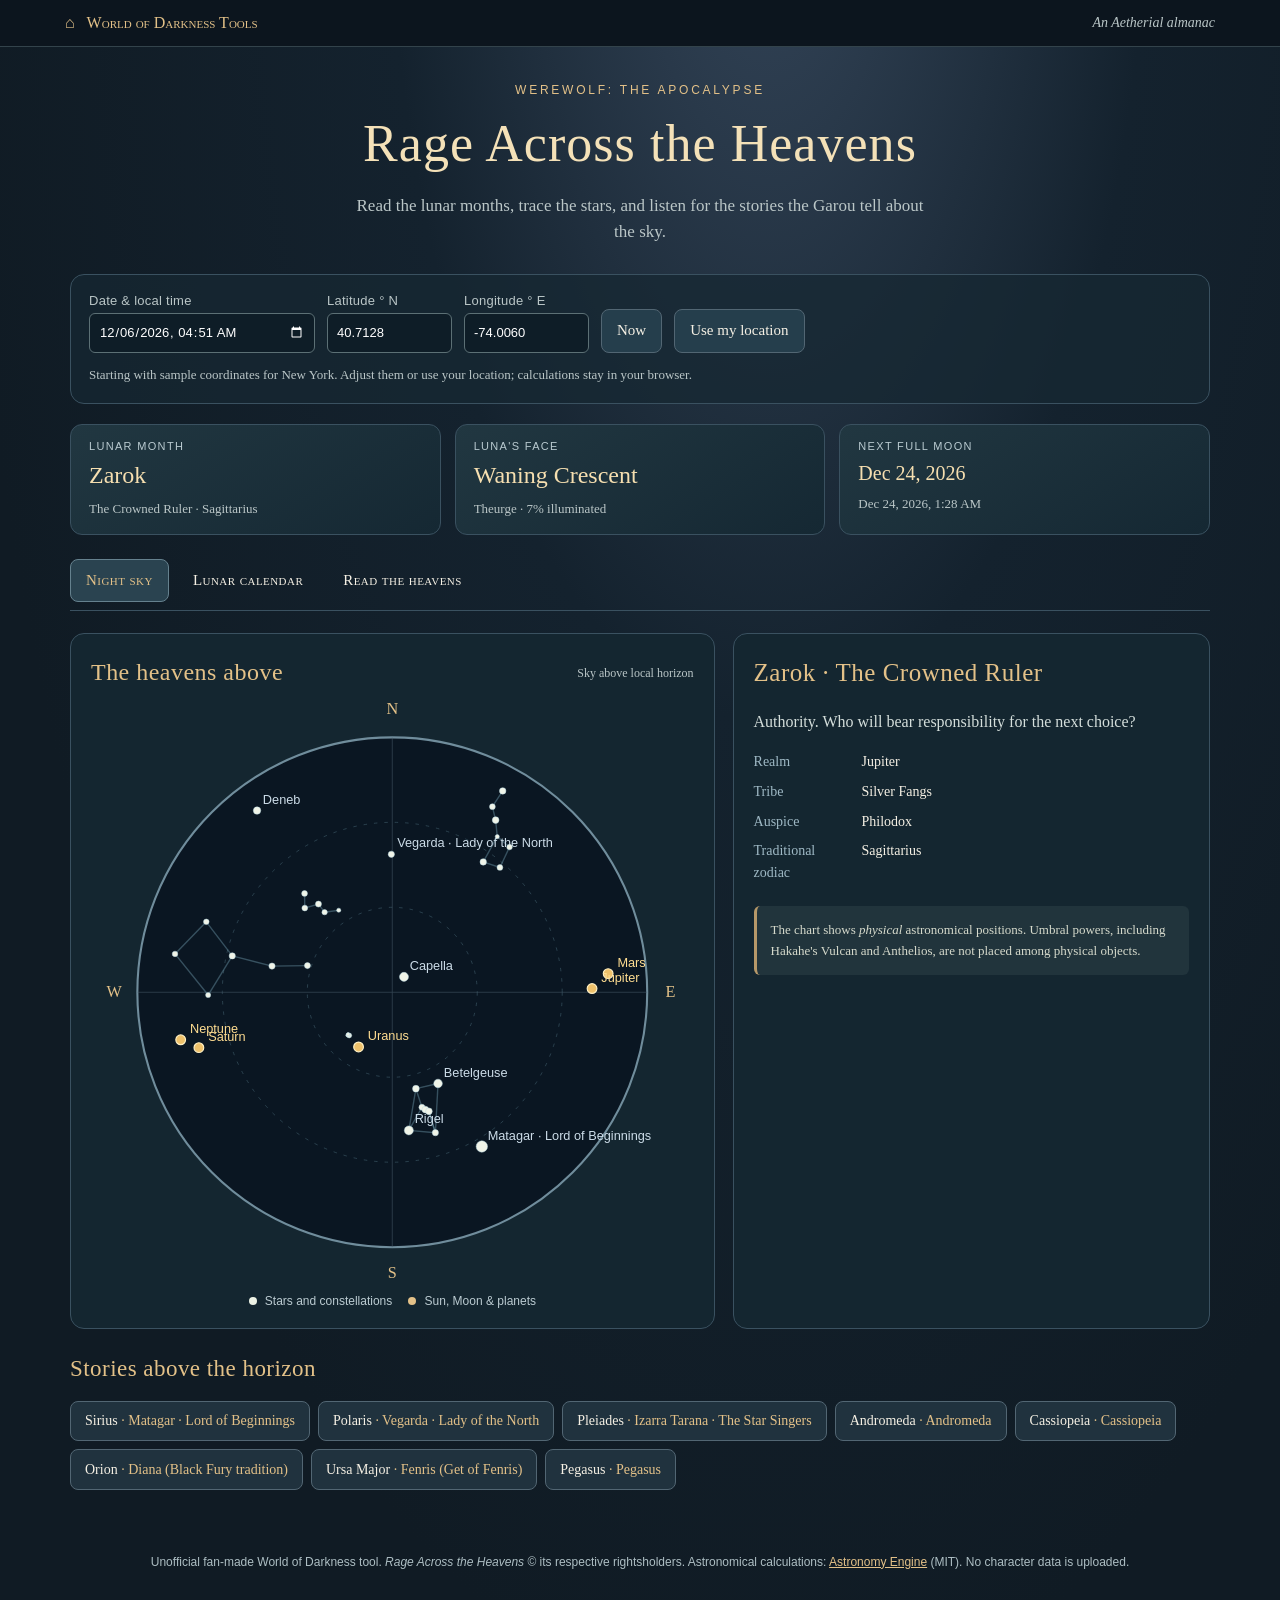
==== apps/garou/index.html @ 8e104b10 "Add Garou lunar sky reader and GitHub Pages support" ====
<!doctype html>
<html lang="en">
<head>
  <meta charset="utf-8">
  <meta name="viewport" content="width=device-width, initial-scale=1">
  <meta name="theme-color" content="#111c26">
  <title>Rage Across the Heavens · Garou Astrology</title>
  <link rel="stylesheet" href="garou.css">
</head>
<body>
  <header class="topbar">
    <a class="home" href="../../" aria-label="All World of Darkness tools">⌂ <span>World of Darkness Tools</span></a>
    <div class="subtitle">An Aetherial almanac</div>
  </header>
  <main>
    <div class="intro">
      <div class="eyebrow">Werewolf: The Apocalypse</div>
      <h1>Rage Across the Heavens</h1>
      <p>Read the lunar months, trace the stars, and listen for the stories the Garou tell about the sky.</p>
    </div>
    <section class="controls" aria-label="Time and place">
      <label class="date-control">Date &amp; local time<input id="when" type="datetime-local" required></label>
      <label>Latitude ° N<input id="latitude" type="number" min="-90" max="90" step="any" value="40.7128" required></label>
      <label>Longitude ° E<input id="longitude" type="number" min="-180" max="180" step="any" value="-74.0060" required></label>
      <button id="now" type="button">Now</button>
      <button id="here" type="button">Use my location</button>
      <p class="small" id="location-note">Starting with sample coordinates for New York. Adjust them or use your location; calculations stay in your browser.</p>
      <div class="error" id="error" role="alert" hidden></div>
    </section>
    <section class="overview" aria-label="Current celestial influences">
      <div class="fact"><div class="fact-label">Lunar month</div><div class="fact-value" id="month-name">—</div><div class="fact-detail" id="month-caption"></div></div>
      <div class="fact"><div class="fact-label">Luna's face</div><div class="fact-value" id="phase-name">—</div><div class="fact-detail" id="auspice"></div></div>
      <div class="fact"><div class="fact-label">Next full moon</div><div class="fact-value smaller" id="next-full">—</div><div class="fact-detail" id="next-full-caption"></div></div>
    </section>
    <nav class="tabs" aria-label="App views">
      <button type="button" class="active" data-tab="sky" aria-current="page">Night sky</button>
      <button type="button" data-tab="calendar">Lunar calendar</button>
      <button type="button" data-tab="reading">Read the heavens</button>
    </nav>
    <section id="view-sky" class="view">
      <div class="sky-layout">
        <div class="chart-shell">
          <div class="chart-header"><h2>The heavens above</h2><span id="sky-condition"></span></div>
          <svg id="sky" class="sky" viewBox="-260 -260 520 520" role="img" aria-label="Azimuthal star chart; north up, east right, horizon at outer circle"></svg>
          <div class="chart-key"><span><i class="swatch star"></i> Stars and constellations</span><span><i class="swatch planet"></i> Sun, Moon &amp; planets</span></div>
        </div>
        <aside class="detail" aria-live="polite">
          <h2 id="detail-title">Select a celestial figure</h2>
          <div id="detail-body"><p>Tap a star, constellation, or planet to discover its Garou association.</p></div>
          <div class="notebox">The chart shows <em>physical</em> astronomical positions. Umbral powers, including Hakahe's Vulcan and Anthelios, are not placed among physical objects.</div>
        </aside>
      </div>
      <section class="visible-figures"><h2>Stories above the horizon</h2><div id="visible-list" class="chips"></div></section>
    </section>
    <section id="view-calendar" class="view" hidden>
      <div class="section-intro"><h2>The twelve lunar months</h2><p>The year begins with the first full moon after the northern spring equinox. Each month lasts until the following full moon.</p></div>
      <div id="calendar-banner" class="calendar-banner"></div>
      <div id="months" class="months"></div>
      <div class="notebox" id="calendar-note"></div>
    </section>
    <section id="view-reading" class="view" hidden>
      <div class="reading-grid">
        <section class="reading-card">
          <div class="eyebrow">The sky's counsel</div>
          <h2 id="reading-head"></h2>
          <p id="reading-copy"></p>
          <p class="question" id="reading-question"></p>
          <p class="small">Original storytelling prompts inspired by the published correspondences—not quotations, predictions, or game rules.</p>
          <button id="copy-reading" type="button">Copy reading</button>
        </section>
        <section class="natal-card">
          <div class="eyebrow">The two beginnings</div>
          <h2>Birth &amp; First Change</h2>
          <p>The book considers both a Garou's birth month and the lunar month of their First Change. Compare their celestial patrons.</p>
          <label>Birth date and time <input id="born" type="datetime-local"></label>
          <label>First Change <span class="optional">(optional)</span><input id="first-change" type="datetime-local"></label>
          <button id="cast" type="button">Read the signs</button>
          <div id="natal-output" class="natal-output" aria-live="polite"></div>
        </section>
      </div>
    </section>
    <footer>Unofficial fan-made World of Darkness tool. <em>Rage Across the Heavens</em> © its respective rightsholders. Astronomical calculations: <a href="https://github.com/cosinekitty/astronomy">Astronomy Engine</a> (MIT). No character data is uploaded.</footer>
  </main>
  <script src="vendor/astronomy.browser.min.js"></script>
  <script src="sky-data.js"></script>
  <script src="garou-astro.js"></script>
  <script src="garou.js"></script>
</body>
</html>
---- apps/garou/garou.css ----
:root {
  color-scheme:dark; --bg:#101b24; --panel:#182733; --panel2:#203440; --text:#f5f0e4;
  --muted:#bac6c7; --gold:#e3c188; --line:#3a5160; --blue:#91c6d7;
}
*{box-sizing:border-box} html{scroll-behavior:smooth}
body{margin:0;background:radial-gradient(ellipse at 60% -10%,#35465a 0%,#14222e 35%,var(--bg) 75%);color:var(--text);font:16px/1.55 Georgia,'Times New Roman',serif}
button,input{font:inherit}button{cursor:pointer;border:1px solid #526673;border-radius:8px;padding:.6em 1em;background:#253e4c;color:var(--text);font-size:15px}
button:hover{border-color:var(--gold);background:#314c57}button:focus-visible,input:focus-visible,a:focus-visible{outline:2px solid var(--gold);outline-offset:3px}
button:disabled{opacity:.5;cursor:default}
.topbar{display:flex;justify-content:space-between;align-items:center;gap:1em;padding:12px max(20px,calc((100vw - 1150px)/2));background:#0c151e;border-bottom:1px solid #33434b}
.home{text-decoration:none;color:var(--gold);font:small-caps 16px Georgia,serif}.home span{padding-left:8px}
.subtitle{color:var(--muted);font-size:14px;font-style:italic}
main{max-width:1180px;margin:0 auto;padding:24px 20px 48px}
.intro{text-align:center;margin:12px auto 28px}.eyebrow{text-transform:uppercase;font:12px Arial,sans-serif;letter-spacing:.23em;color:var(--gold)}
h1,h2{font-weight:normal;letter-spacing:.02em}h1{font-size:clamp(32px,5vw,52px);margin:.15em 0;color:#f4e1b8}
.intro p{color:var(--muted);max-width:590px;margin:0 auto;font-size:17px}h2{color:var(--gold);margin:0 0 14px}
.controls{display:flex;flex-wrap:wrap;align-items:end;gap:12px;background:#162832bd;border:1px solid var(--line);border-radius:14px;padding:18px}
.controls label,.natal-card label{display:flex;flex-direction:column;gap:5px;color:var(--muted);font:13px Arial,sans-serif;letter-spacing:.02em}
.controls input,.natal-card input{border:1px solid #5c7075;background:#0e1d27;color:#fff;padding:9px;border-radius:6px;min-height:40px}
.controls input[type=number]{width:125px}.controls .date-control input{width:226px}
.controls button{min-height:40px}.small{font-size:13px;color:var(--muted)}
.controls .small{width:100%;margin:0}.error{color:#ffb9a9;width:100%;font:14px Arial,sans-serif}
[hidden]{display:none!important}
.overview{display:grid;grid-template-columns:repeat(3,1fr);gap:14px;margin:20px 0 24px}
.fact{border:1px solid var(--line);border-radius:12px;padding:15px 18px;background:linear-gradient(150deg,#213741,#152833)}
.fact-label{text-transform:uppercase;letter-spacing:.12em;color:#b9cad0;font:11px Arial,sans-serif}
.fact-value{font-size:24px;color:#f6dfb0;line-height:1.3;margin:8px 0}
.fact-value.smaller{font-size:20px}.fact-detail{font-size:13px;color:var(--muted)}
.tabs{display:flex;gap:8px;flex-wrap:wrap;border-bottom:1px solid var(--line);margin-bottom:22px;padding-bottom:8px}
.tabs button{background:transparent;border-color:transparent;font-variant:small-caps;letter-spacing:.03em}
.tabs button.active{background:#2a4350;color:var(--gold);border-color:#65818e}
.sky-layout{display:grid;grid-template-columns:minmax(0,1.35fr) minmax(270px,1fr);gap:18px}
.chart-shell,.detail,.reading-card,.natal-card,.calendar-banner{border:1px solid var(--line);border-radius:14px;background:#142630;padding:20px}
.chart-header{display:flex;align-items:center;justify-content:space-between;gap:10px}.chart-header h2{margin:0}.chart-header span{font-size:12px;color:var(--muted)}
.sky{display:block;width:100%;max-width:650px;aspect-ratio:1;margin:0 auto;touch-action:manipulation}
.sky .horizon{fill:#0a1622;stroke:#708d9c;stroke-width:1.8}
.sky .ring{fill:none;stroke:#43606f;stroke-width:.65;stroke-dasharray:3 6;opacity:.75}
.sky .axis{stroke:#546977;stroke-width:.7;opacity:.55}
.sky .cardinal{font:14px Georgia,serif;fill:var(--gold);text-anchor:middle}
.sky .constellation{stroke:#729db1;stroke-width:1.2;fill:none;opacity:.43}
.sky .constellation.selected{stroke:#f4cc83;stroke-width:2;opacity:1}
.sky .star-dot{fill:#f0f4e8;stroke:#b7d7e3;stroke-width:.4}
.sky .planet-dot{fill:#eec16b;stroke:#fff0c4;stroke-width:1}
.sky .object-label{font:11px Arial,sans-serif;fill:#ccdce8;pointer-events:none}
.sky .planet-label{fill:#ffdd91}
.sky g[data-target]{cursor:pointer}.sky g[data-target]:focus{outline:none}
.sky g[data-target]:hover .star-dot,.sky g[data-target]:hover .planet-dot{stroke:#fff;stroke-width:2}
.chart-key{display:flex;flex-wrap:wrap;gap:16px;justify-content:center;color:#bbcbd1;font:12px Arial,sans-serif}
.swatch{display:inline-block;width:8px;height:8px;margin-right:5px;border-radius:50%}.swatch.star{background:#ecf2e5}.swatch.planet{background:var(--gold)}
.detail h2{font-size:25px}.detail p{color:#d4dedb;line-height:1.65}
.detail dl{display:grid;grid-template-columns:100px auto;gap:8px;font-size:14px}
.detail dt{color:#9fb9c5}.detail dd{margin:0}
.notebox{padding:14px;background:#21343c;border-left:3px solid #b69869;border-radius:6px;color:#d6dacc;font-size:13px;line-height:1.6;margin-top:22px}
.visible-figures{padding:22px 0}.visible-figures h2{font-size:23px}.chips{display:flex;flex-wrap:wrap;gap:8px}
.chips button{font-size:14px;background:#20323e;text-align:left}
.chips button span{color:var(--gold)}
.section-intro{max-width:710px;margin-bottom:20px}.section-intro p{color:var(--muted)}
.calendar-banner{margin-bottom:14px;line-height:1.6}
.months{display:grid;grid-template-columns:repeat(3,minmax(0,1fr));gap:12px}
.month{background:#192a34;border:1px solid var(--line);border-radius:11px;padding:15px}
.month.current{border-color:var(--gold);box-shadow:0 0 0 1px #b99063}
.month-number{text-transform:uppercase;color:#abc0cb;font:11px Arial,sans-serif;letter-spacing:.12em}
.month h3{margin:5px 0;font-size:21px;font-weight:normal;color:var(--gold)}
.month .patron-title{font-style:italic;color:#ebd6ac;font-size:14px}.month p{margin:10px 0;color:#cbd8d8;font-size:14px}
.month .dates{color:#acbdc5;font:12px Arial,sans-serif}
.reading-grid{display:grid;grid-template-columns:1fr 1fr;gap:18px}
.reading-card,.natal-card{padding:24px;min-height:320px}
.reading-card h2,.natal-card h2{font-size:28px;margin:8px 0 15px}
.reading-card p,.natal-card p{color:#d9e1df;line-height:1.75}
.question{border-left:3px solid var(--gold);padding-left:14px;color:#f3d7aa!important;font-style:italic;font-size:19px}
.natal-card label{margin:18px 0}.natal-card input{width:100%;max-width:320px}.optional{color:#a1afb3;font-style:italic}
.natal-output{margin-top:20px}.natal-result{border-top:1px solid var(--line);padding:14px 0}
.natal-result strong{font-weight:normal;font-size:20px;color:var(--gold)}.natal-result small{color:var(--muted);font-size:13px}
footer{margin-top:40px;color:#adbec3;text-align:center;font:12px/1.7 Arial,sans-serif}
footer a{color:var(--gold)}
@media(max-width:760px){.sky-layout,.reading-grid{grid-template-columns:1fr}.overview{gap:7px}.fact{padding:12px}.fact-value{font-size:19px}.fact-value.smaller{font-size:17px}.months{grid-template-columns:repeat(2,minmax(0,1fr))}.topbar .subtitle{display:none}}
@media(max-width:500px){main{padding:18px 12px 40px}.controls{padding:12px}.controls .date-control{width:100%}.controls .date-control input{width:100%}.controls input[type=number]{width:100%}.controls label:not(.date-control){flex:1;min-width:100px}.months{grid-template-columns:1fr}.overview{grid-template-columns:1fr 1fr}.overview .fact:last-child{grid-column:span 2}.chart-shell,.detail{padding:12px}.sky .object-label{font-size:10px}}
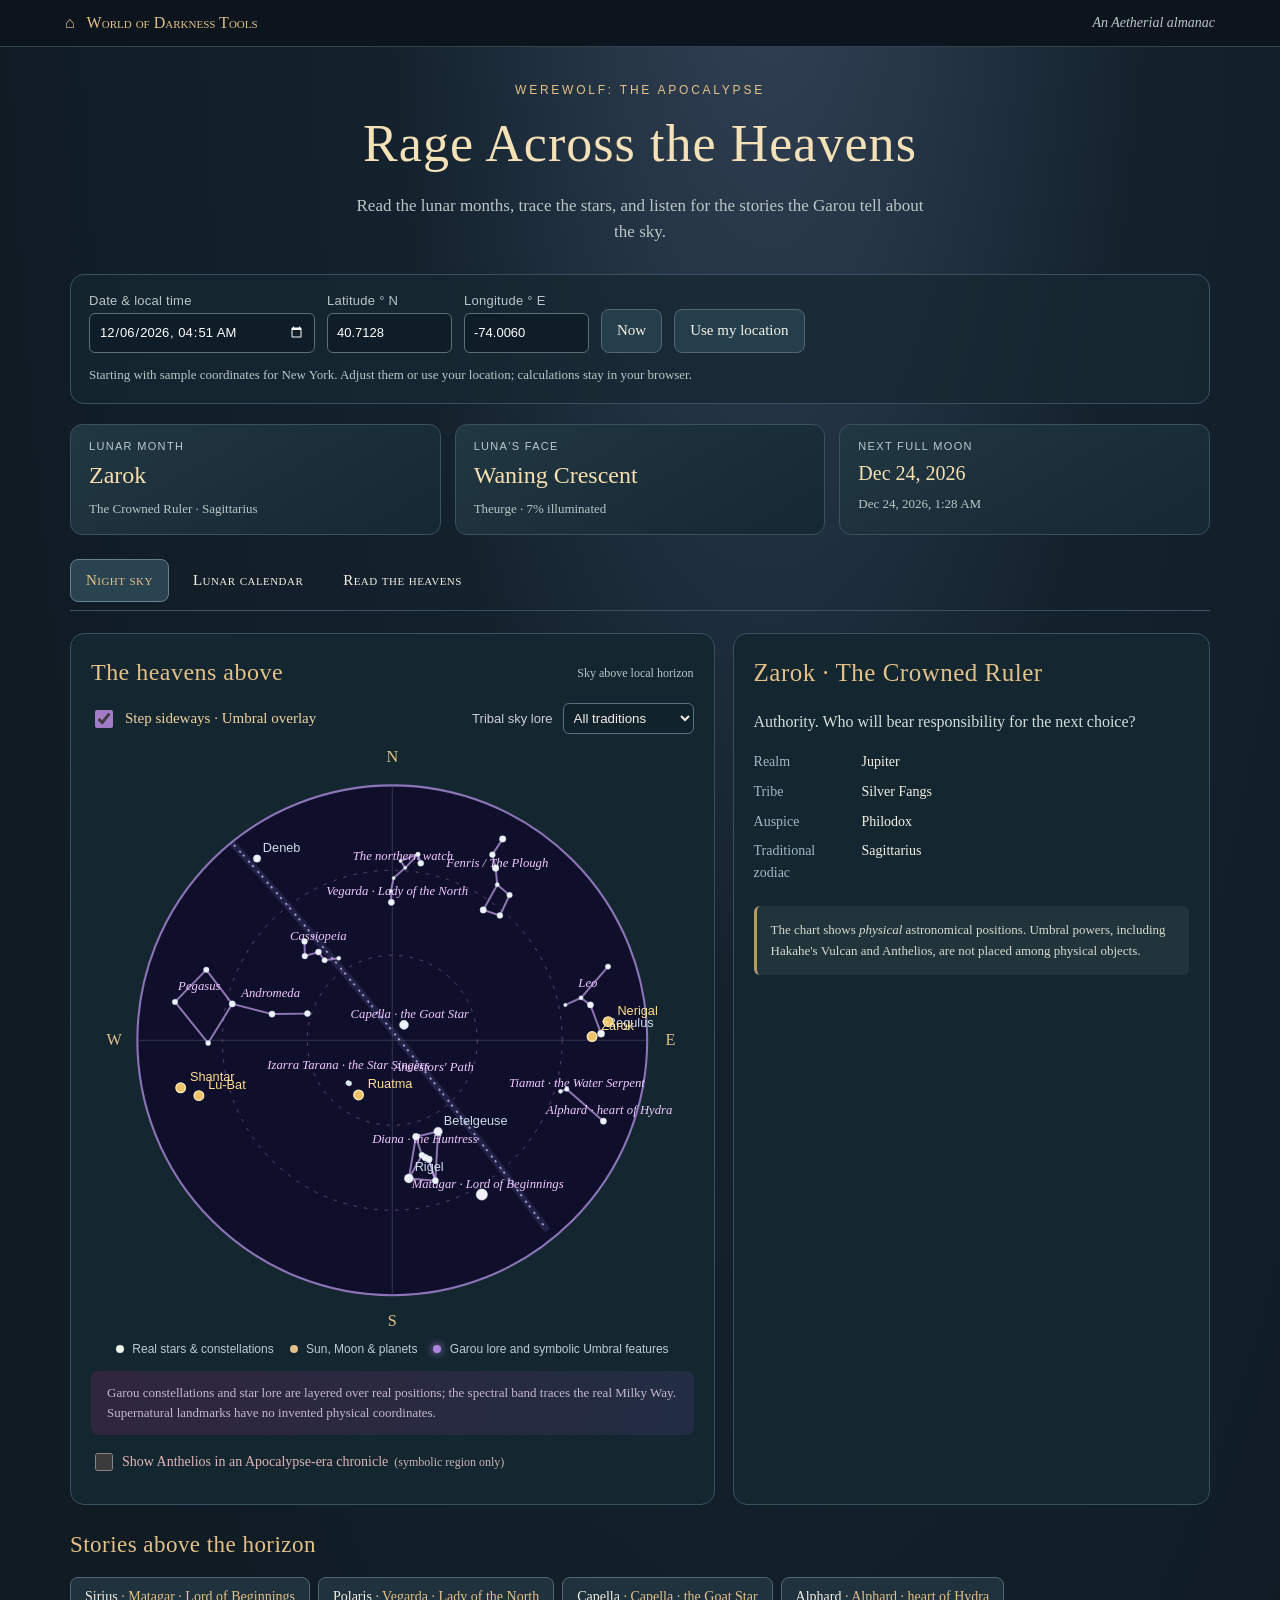
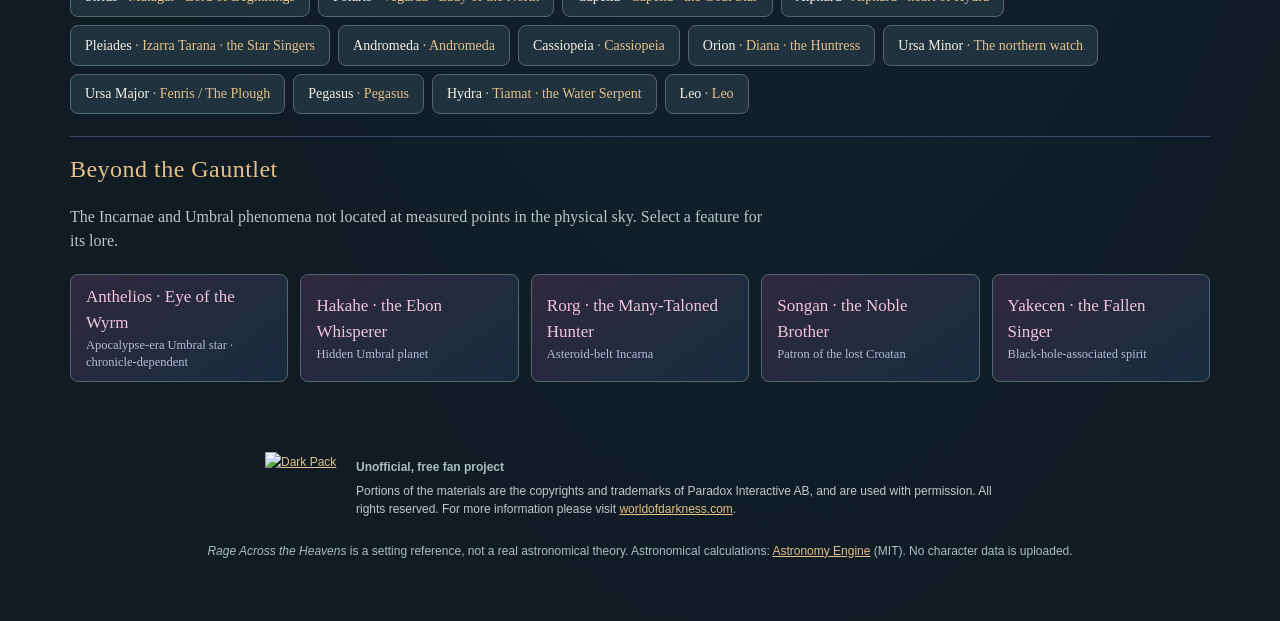
==== commit 01c69541: "Add Garou Aetherial overlay, Dark Pack branding, and deck importer" ====
--- a/apps/garou/index.html
+++ b/apps/garou/index.html
@@ -41,8 +41,23 @@
       <div class="sky-layout">
         <div class="chart-shell">
           <div class="chart-header"><h2>The heavens above</h2><span id="sky-condition"></span></div>
+          <div class="veil-controls">
+            <label class="veil-switch"><input type="checkbox" id="umbral-toggle" checked> <span>Step sideways · Umbral overlay</span></label>
+            <label id="tradition-field" class="tradition-field">Tribal sky lore
+              <select id="tribe-lens">
+                <option value="all">All traditions</option>
+                <option>Black Furies</option><option>Bone Gnawers</option><option>Children of Gaia</option>
+                <option>Fianna</option><option>Get of Fenris</option><option>Glass Walkers</option>
+                <option>Shadow Lords</option><option>Silent Striders</option><option>Silver Fangs</option>
+                <option>Stargazers</option><option>Uktena</option><option>Wendigo</option>
+                <option>Red Talons</option><option>Bunyip</option>
+              </select>
+            </label>
+          </div>
           <svg id="sky" class="sky" viewBox="-260 -260 520 520" role="img" aria-label="Azimuthal star chart; north up, east right, horizon at outer circle"></svg>
-          <div class="chart-key"><span><i class="swatch star"></i> Stars and constellations</span><span><i class="swatch planet"></i> Sun, Moon &amp; planets</span></div>
+          <div class="chart-key"><span><i class="swatch star"></i> Real stars &amp; constellations</span><span><i class="swatch planet"></i> Sun, Moon &amp; planets</span><span id="veil-legend"><i class="swatch umbral-swatch"></i> Garou lore and symbolic Umbral features</span></div>
+          <div id="umbra-context" class="umbra-context">Garou constellations and star lore are layered over real positions; the spectral band traces the real Milky Way. Supernatural landmarks have no invented physical coordinates.</div>
+          <label id="anthelios-control" class="anthelios-control"><input id="anthelios-toggle" type="checkbox"> Show Anthelios in an Apocalypse-era chronicle <span>(symbolic region only)</span></label>
         </div>
         <aside class="detail" aria-live="polite">
           <h2 id="detail-title">Select a celestial figure</h2>
@@ -50,7 +65,11 @@
           <div class="notebox">The chart shows <em>physical</em> astronomical positions. Umbral powers, including Hakahe's Vulcan and Anthelios, are not placed among physical objects.</div>
         </aside>
       </div>
-      <section class="visible-figures"><h2>Stories above the horizon</h2><div id="visible-list" class="chips"></div></section>
+      <section class="visible-figures"><h2 id="visible-heading">Stories above the horizon</h2><div id="visible-list" class="chips"></div></section>
+      <section id="umbral-features" class="umbral-features" aria-label="Other Aetherial phenomena">
+        <div class="section-intro"><h2>Beyond the Gauntlet</h2><p>The Incarnae and Umbral phenomena not located at measured points in the physical sky. Select a feature for its lore.</p></div>
+        <div class="phenomena" id="umbral-list"></div>
+      </section>
     </section>
     <section id="view-calendar" class="view" hidden>
       <div class="section-intro"><h2>The twelve lunar months</h2><p>The year begins with the first full moon after the northern spring equinox. Each month lasts until the following full moon.</p></div>
@@ -79,10 +98,11 @@
         </section>
       </div>
     </section>
-    <footer>Unofficial fan-made World of Darkness tool. <em>Rage Across the Heavens</em> © its respective rightsholders. Astronomical calculations: <a href="https://github.com/cosinekitty/astronomy">Astronomy Engine</a> (MIT). No character data is uploaded.</footer>
+    <footer><div class="darkpack-notice"><a href="https://www.paradoxinteractive.com/games/world-of-darkness/community/dark-pack-agreement" title="Dark Pack agreement"><img src="https://images.ctfassets.net/u73tyf0fa8v1/3oBTHBZk9XmfcBlUPylvFh/673e4a6b14566548c03424ddf627b944/darkpack_logo2.png?fm=webp&q=75&w=300" alt="Dark Pack" width="85" height="85" loading="lazy"></a><div><strong>Unofficial, free fan project</strong><p>Portions of the materials are the copyrights and trademarks of Paradox Interactive AB, and are used with permission. All rights reserved. For more information please visit <a href="https://www.worldofdarkness.com/">worldofdarkness.com</a>.</p></div></div><p><em>Rage Across the Heavens</em> is a setting reference, not a real astronomical theory. Astronomical calculations: <a href="https://github.com/cosinekitty/astronomy">Astronomy Engine</a> (MIT). No character data is uploaded.</p></footer>
   </main>
   <script src="vendor/astronomy.browser.min.js"></script>
   <script src="sky-data.js"></script>
+  <script src="umbral-data.js"></script>
   <script src="garou-astro.js"></script>
   <script src="garou.js"></script>
 </body>
--- a/apps/garou/garou.css
+++ b/apps/garou/garou.css
@@ -75,3 +75,35 @@
 footer a{color:var(--gold)}
 @media(max-width:760px){.sky-layout,.reading-grid{grid-template-columns:1fr}.overview{gap:7px}.fact{padding:12px}.fact-value{font-size:19px}.fact-value.smaller{font-size:17px}.months{grid-template-columns:repeat(2,minmax(0,1fr))}.topbar .subtitle{display:none}}
 @media(max-width:500px){main{padding:18px 12px 40px}.controls{padding:12px}.controls .date-control{width:100%}.controls .date-control input{width:100%}.controls input[type=number]{width:100%}.controls label:not(.date-control){flex:1;min-width:100px}.months{grid-template-columns:1fr}.overview{grid-template-columns:1fr 1fr}.overview .fact:last-child{grid-column:span 2}.chart-shell,.detail{padding:12px}.sky .object-label{font-size:10px}}
+
+/* The real sky remains geometrically unchanged when the veil is lifted. */
+.veil-controls{display:flex;align-items:center;justify-content:space-between;gap:12px;flex-wrap:wrap;margin:12px 0 5px}
+.veil-switch{display:inline-flex;gap:9px;align-items:center;color:#efd3a0;font:15px Georgia,serif;cursor:pointer}
+.veil-switch input,.anthelios-control input{accent-color:#a27bc7;width:18px;height:18px}
+.tradition-field{display:flex;align-items:center;gap:10px;color:#cfccd7;font:13px Arial,sans-serif}
+.tradition-field select{border-radius:6px;border:1px solid #587181;background:#10232c;color:#f7ece8;padding:6px}
+.umbra-context{font:13px/1.55 Georgia,serif;color:#c6b8cf;background:linear-gradient(100deg,#30263d,#222d43);padding:12px 16px;border-radius:8px;margin:15px 0}
+.anthelios-control{display:flex;align-items:center;flex-wrap:wrap;gap:6px;color:#e0b5b5;margin-bottom:10px;font-size:14px;cursor:pointer}
+.anthelios-control span{font-size:12px;color:#c8b5b5}
+.swatch.umbral-swatch{background:#ad86db;box-shadow:0 0 8px #ad86db}
+.sky.umbral .horizon{fill:#100f2b;stroke:#8b75b7}
+.sky.umbral .ring{stroke:#8f68ac}
+.sky.umbral .constellation{stroke:#a48ac4;opacity:.34}
+.sky.umbral .constellation.lore-relevant{stroke:#c6a3ed;stroke-width:1.7;opacity:.7}
+.sky.umbral .constellation.selected{stroke:#ffd68b;opacity:1;stroke-width:2.3}
+.sky.umbral .star-dot{fill:#f1f1f9}
+.sky .ancestor-path{stroke:#92a6f6;fill:none;stroke-width:6;opacity:.12;stroke-linecap:round}
+.sky .ancestor-path-core{stroke:#c3b3f2;fill:none;stroke-width:1.6;stroke-dasharray:2 5;opacity:.8}
+.sky .umbral-name{fill:#efc8ff;font:italic 11px Georgia,serif;pointer-events:none;text-anchor:middle}
+.sky .anthelios-sigil{fill:#d62e49;stroke:#f5aac2;stroke-width:1.4;filter:drop-shadow(0 0 9px #de2440)}
+.sky .anti-label{fill:#f6a6b2;font:11px Georgia,serif;pointer-events:none}
+.umbral-features{padding:14px 0 30px;border-top:1px solid #3d4966}
+.phenomena{display:grid;grid-template-columns:repeat(auto-fit,minmax(200px,1fr));gap:12px}
+.phenomena button{text-align:left;background:linear-gradient(145deg,#30283f,#182c3d);min-height:95px}
+.phenomena button:focus-visible{outline-color:#ebc8ff}
+.phenomena strong{display:block;color:#f0c5dc;font-weight:normal;font-size:17px}
+.phenomena small{display:block;color:#b4bdd5;line-height:1.4}
+.darkpack-notice{display:flex;align-items:center;text-align:left;max-width:750px;margin:0 auto 14px;gap:16px}
+.darkpack-notice img{display:block;width:75px;height:75px;object-fit:contain}
+.darkpack-notice p{margin:4px 0;font:12px/1.5 Arial,sans-serif;color:#bfcacf}
+@media(max-width:500px){.veil-controls{flex-direction:column;align-items:flex-start}.darkpack-notice img{width:60px;height:60px}}
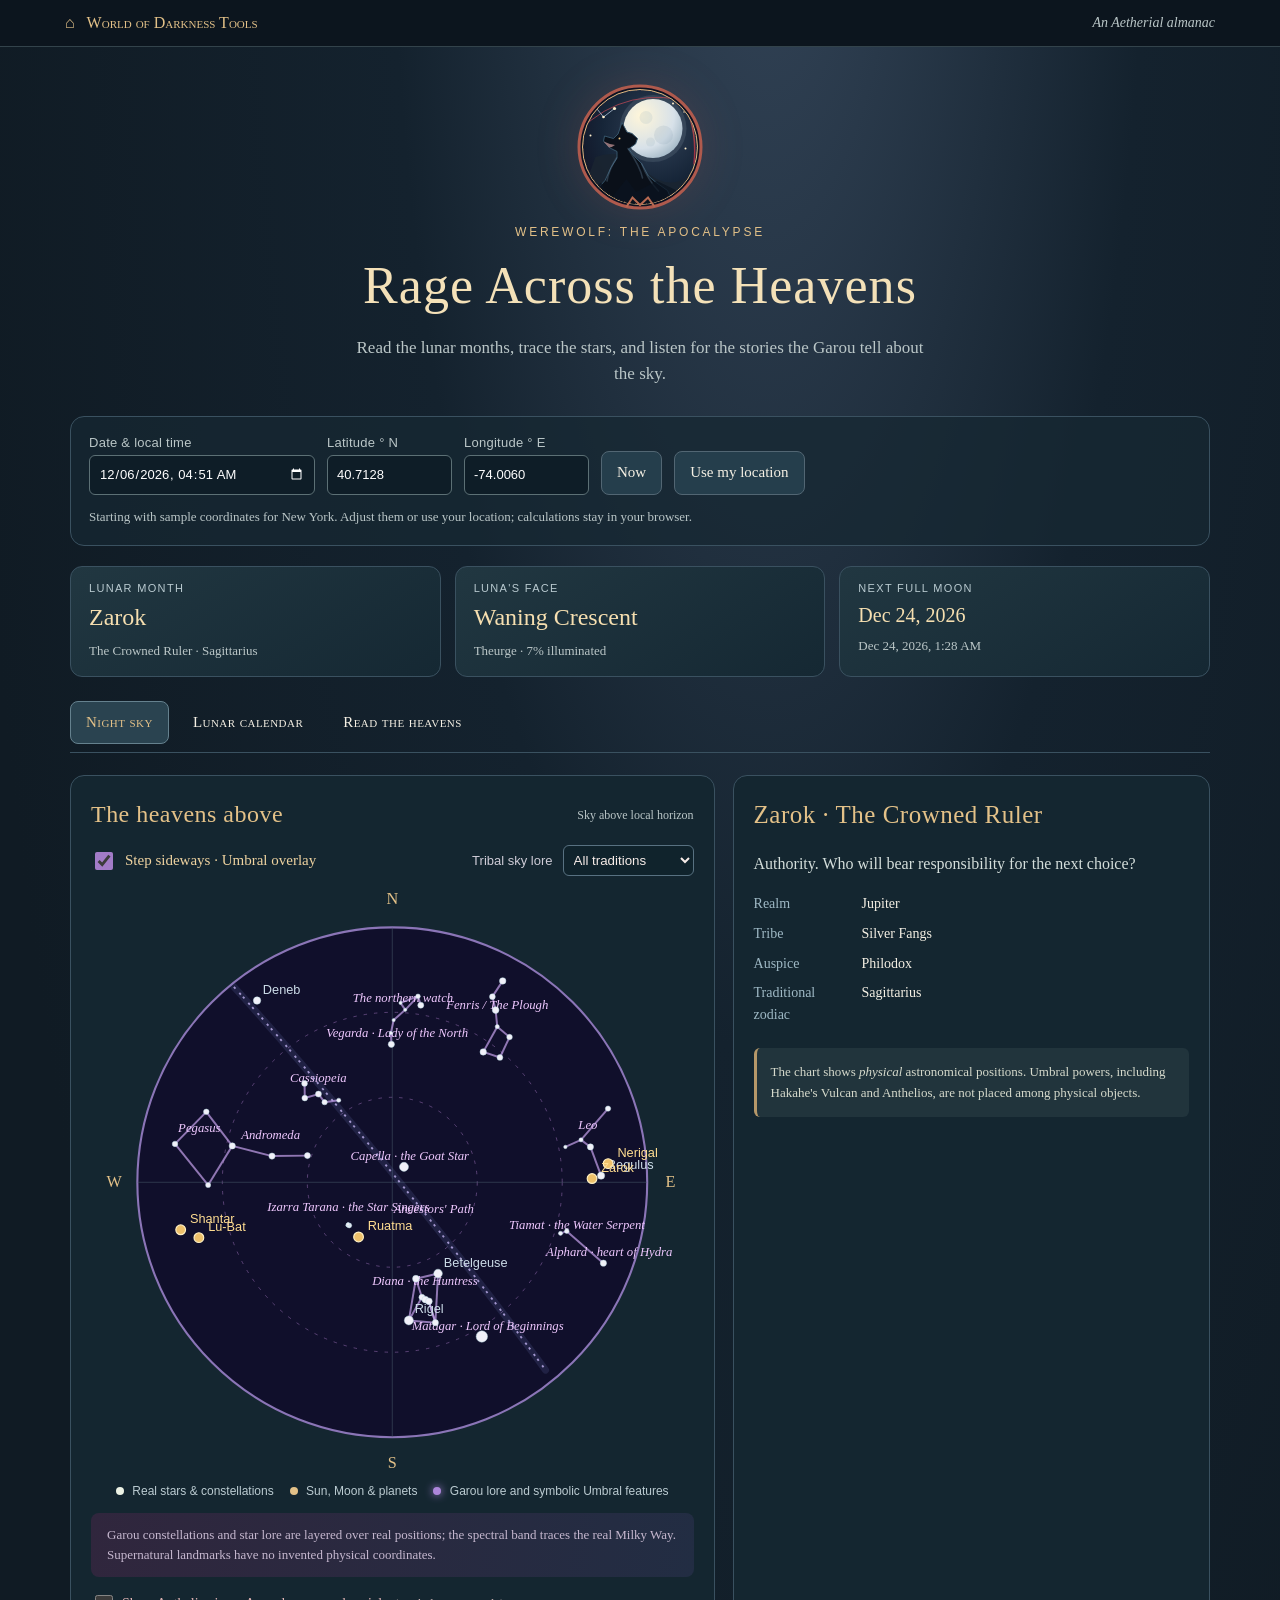
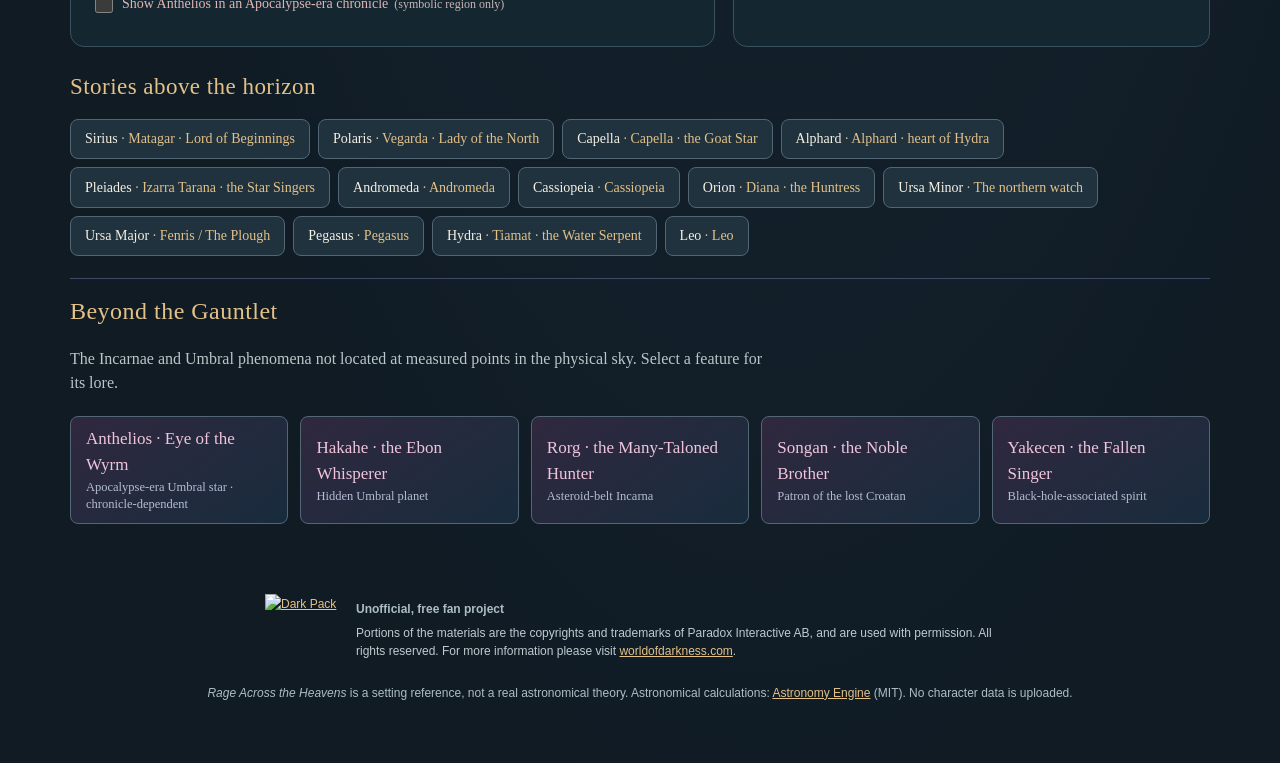
==== commit 474dbbfc: "Add wolf-and-moon icon and align Umbral PR with uploaded tarot deck" ====
--- a/apps/garou/index.html
+++ b/apps/garou/index.html
@@ -4,6 +4,7 @@
   <meta charset="utf-8">
   <meta name="viewport" content="width=device-width, initial-scale=1">
   <meta name="theme-color" content="#111c26">
+  <link rel="icon" type="image/svg+xml" href="icon.svg">
   <title>Rage Across the Heavens · Garou Astrology</title>
   <link rel="stylesheet" href="garou.css">
 </head>
@@ -14,6 +15,7 @@
   </header>
   <main>
     <div class="intro">
+      <img class="garou-emblem" src="icon.svg" alt="" width="128" height="128" aria-hidden="true">
       <div class="eyebrow">Werewolf: The Apocalypse</div>
       <h1>Rage Across the Heavens</h1>
       <p>Read the lunar months, trace the stars, and listen for the stories the Garou tell about the sky.</p>
--- a/apps/garou/garou.css
+++ b/apps/garou/garou.css
@@ -107,3 +107,6 @@
 .darkpack-notice img{display:block;width:75px;height:75px;object-fit:contain}
 .darkpack-notice p{margin:4px 0;font:12px/1.5 Arial,sans-serif;color:#bfcacf}
 @media(max-width:500px){.veil-controls{flex-direction:column;align-items:flex-start}.darkpack-notice img{width:60px;height:60px}}
+
+/* Distinctive scalable Garou icon for app header and favicon. */
+.garou-emblem{display:block;width:clamp(92px,13vw,128px);height:auto;margin:0 auto 14px;filter:drop-shadow(0 0 20px rgba(182,89,85,.18));}
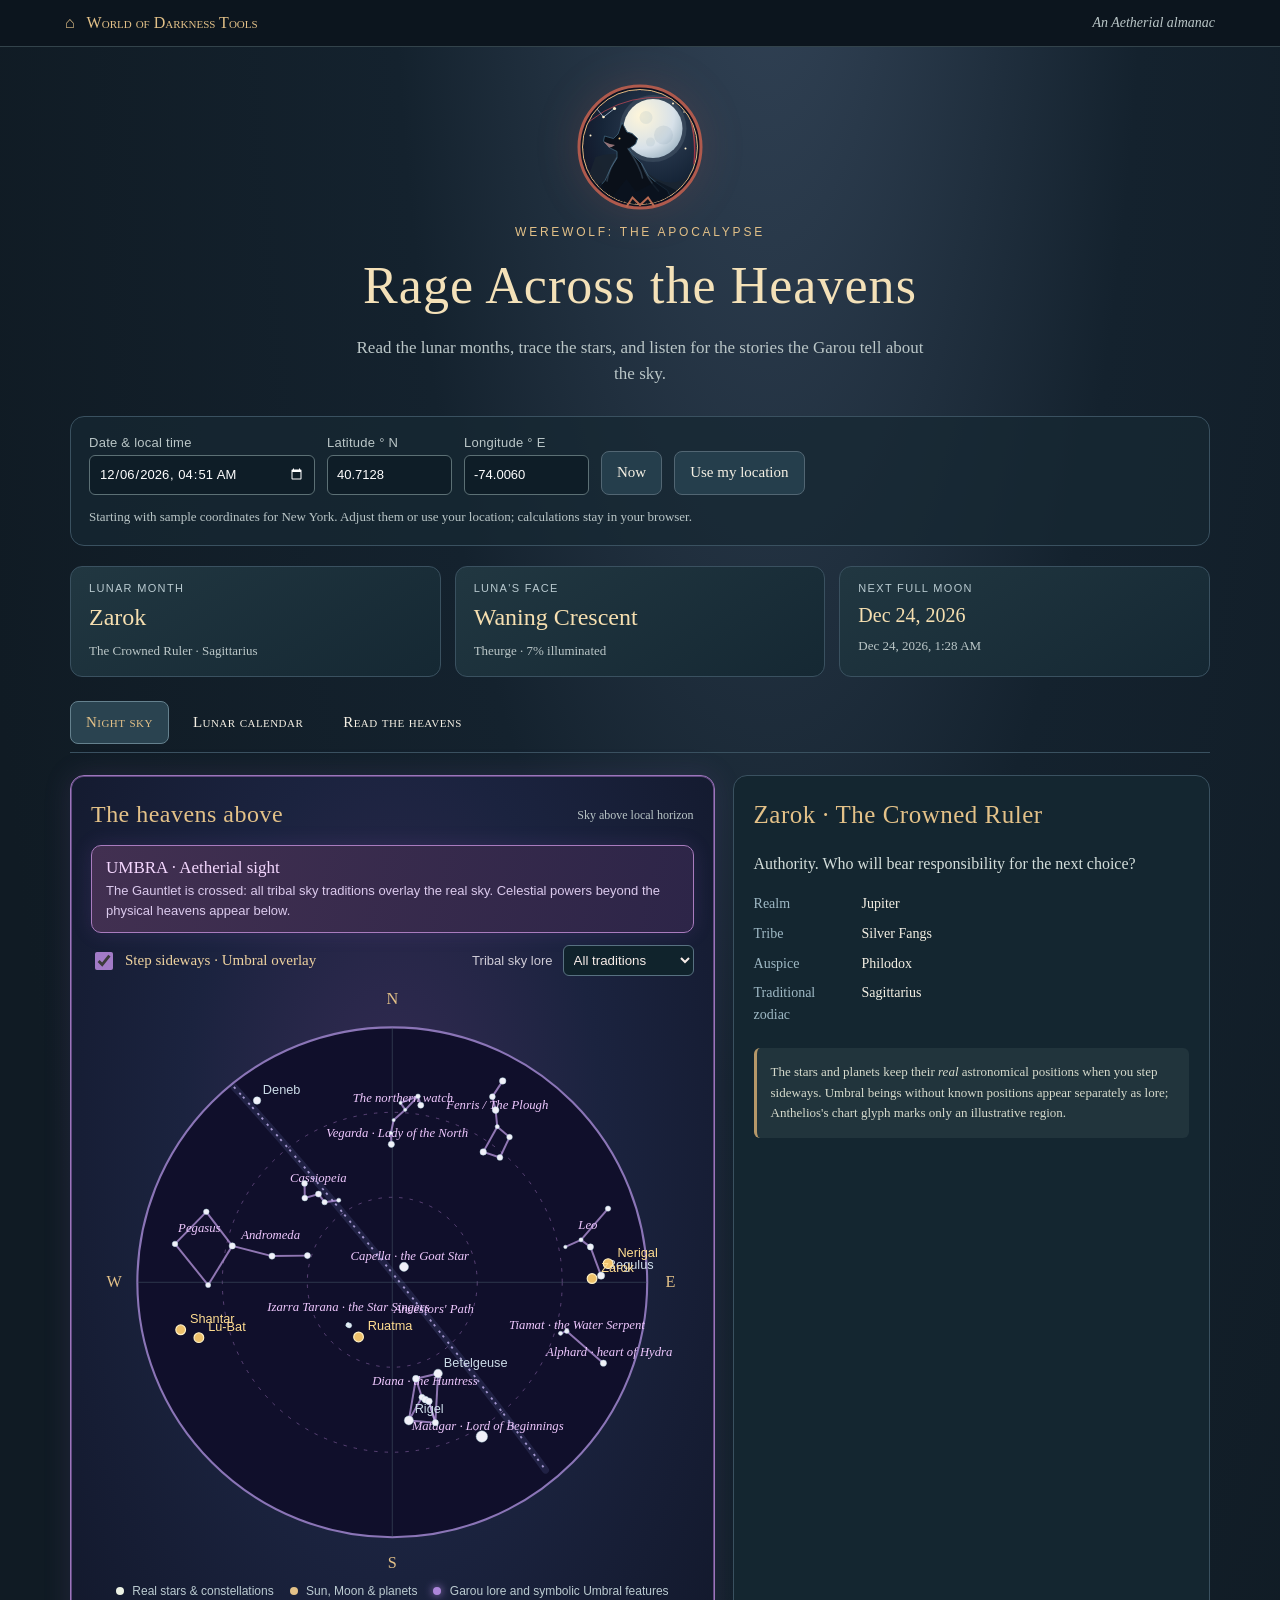
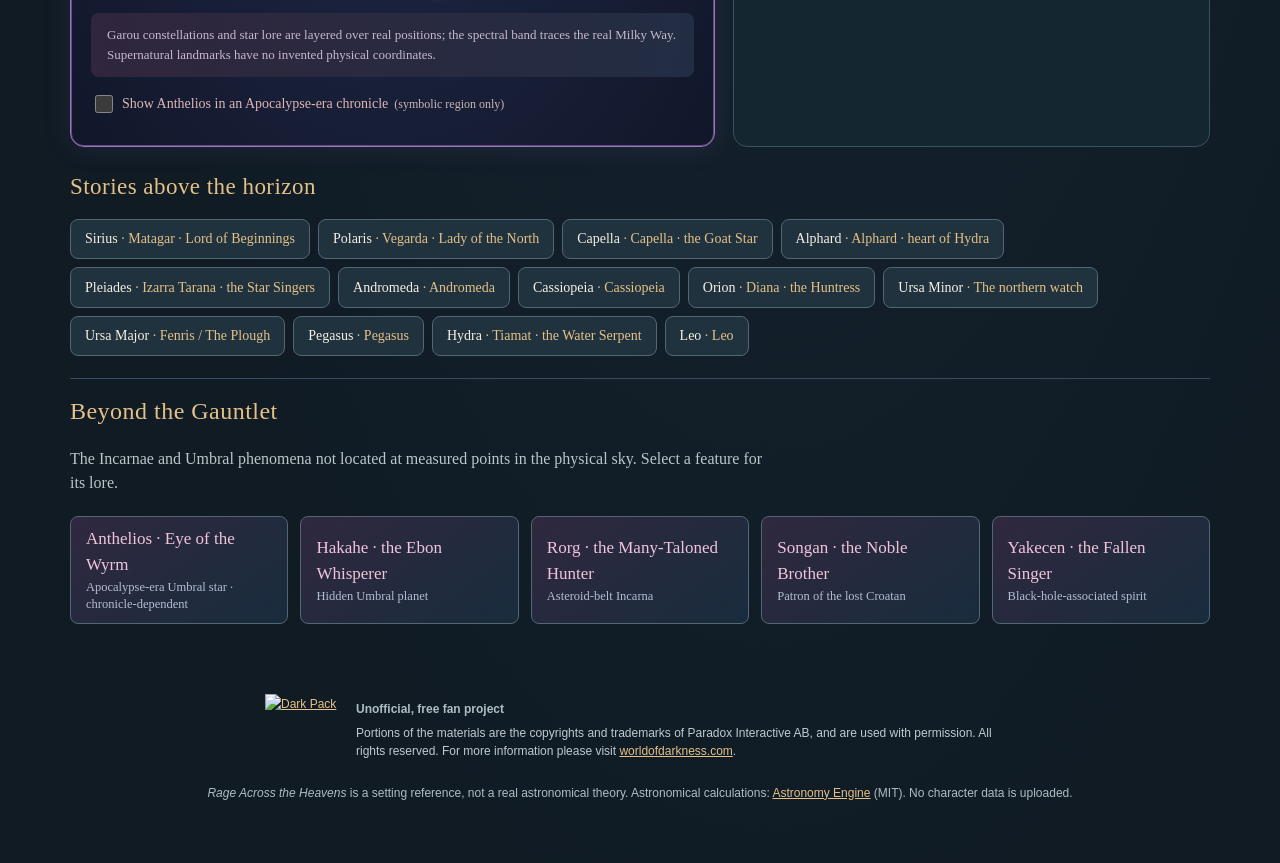
==== commit a56b6207: "Make Garou Umbral mode conspicuous and keep Anthelios discoverable" ====
--- a/apps/garou/index.html
+++ b/apps/garou/index.html
@@ -6,7 +6,7 @@
   <meta name="theme-color" content="#111c26">
   <link rel="icon" type="image/svg+xml" href="icon.svg">
   <title>Rage Across the Heavens · Garou Astrology</title>
-  <link rel="stylesheet" href="garou.css">
+  <link rel="stylesheet" href="garou.css?v=20261016-umbral2">
 </head>
 <body>
   <header class="topbar">
@@ -41,8 +41,12 @@
     </nav>
     <section id="view-sky" class="view">
       <div class="sky-layout">
-        <div class="chart-shell">
+        <div class="chart-shell" id="chart-shell">
           <div class="chart-header"><h2>The heavens above</h2><span id="sky-condition"></span></div>
+          <div id="sky-mode" class="sky-mode" role="status" aria-live="polite">
+            <strong id="sky-mode-title">Preparing the heavens…</strong>
+            <span id="sky-mode-description">Checking celestial traditions.</span>
+          </div>
           <div class="veil-controls">
             <label class="veil-switch"><input type="checkbox" id="umbral-toggle" checked> <span>Step sideways · Umbral overlay</span></label>
             <label id="tradition-field" class="tradition-field">Tribal sky lore
@@ -60,11 +64,18 @@
           <div class="chart-key"><span><i class="swatch star"></i> Real stars &amp; constellations</span><span><i class="swatch planet"></i> Sun, Moon &amp; planets</span><span id="veil-legend"><i class="swatch umbral-swatch"></i> Garou lore and symbolic Umbral features</span></div>
           <div id="umbra-context" class="umbra-context">Garou constellations and star lore are layered over real positions; the spectral band traces the real Milky Way. Supernatural landmarks have no invented physical coordinates.</div>
           <label id="anthelios-control" class="anthelios-control"><input id="anthelios-toggle" type="checkbox"> Show Anthelios in an Apocalypse-era chronicle <span>(symbolic region only)</span></label>
+          <div id="anthelios-omen" class="anthelios-omen" hidden>
+            <button type="button" class="anthelios-focus" data-target="umbral:anthelios" aria-label="Read about Anthelios, the Eye of the Wyrm">
+              <span class="anthelios-icon" aria-hidden="true">◉</span>
+              <span><strong>Anthelios · the Eye of the Wyrm</strong><small id="anthelios-status">An Umbral omen, not an astronomical star.</small></span>
+              <span class="omen-arrow" aria-hidden="true">↗</span>
+            </button>
+          </div>
         </div>
         <aside class="detail" aria-live="polite">
           <h2 id="detail-title">Select a celestial figure</h2>
           <div id="detail-body"><p>Tap a star, constellation, or planet to discover its Garou association.</p></div>
-          <div class="notebox">The chart shows <em>physical</em> astronomical positions. Umbral powers, including Hakahe's Vulcan and Anthelios, are not placed among physical objects.</div>
+          <div class="notebox">The stars and planets keep their <em>real</em> astronomical positions when you step sideways. Umbral beings without known positions appear separately as lore; Anthelios's chart glyph marks only an illustrative region.</div>
         </aside>
       </div>
       <section class="visible-figures"><h2 id="visible-heading">Stories above the horizon</h2><div id="visible-list" class="chips"></div></section>
@@ -103,9 +114,9 @@
     <footer><div class="darkpack-notice"><a href="https://www.paradoxinteractive.com/games/world-of-darkness/community/dark-pack-agreement" title="Dark Pack agreement"><img src="https://images.ctfassets.net/u73tyf0fa8v1/3oBTHBZk9XmfcBlUPylvFh/673e4a6b14566548c03424ddf627b944/darkpack_logo2.png?fm=webp&q=75&w=300" alt="Dark Pack" width="85" height="85" loading="lazy"></a><div><strong>Unofficial, free fan project</strong><p>Portions of the materials are the copyrights and trademarks of Paradox Interactive AB, and are used with permission. All rights reserved. For more information please visit <a href="https://www.worldofdarkness.com/">worldofdarkness.com</a>.</p></div></div><p><em>Rage Across the Heavens</em> is a setting reference, not a real astronomical theory. Astronomical calculations: <a href="https://github.com/cosinekitty/astronomy">Astronomy Engine</a> (MIT). No character data is uploaded.</p></footer>
   </main>
   <script src="vendor/astronomy.browser.min.js"></script>
-  <script src="sky-data.js"></script>
-  <script src="umbral-data.js"></script>
-  <script src="garou-astro.js"></script>
-  <script src="garou.js"></script>
+  <script src="sky-data.js?v=20261016-umbral2"></script>
+  <script src="umbral-data.js?v=20261016-umbral2"></script>
+  <script src="garou-astro.js?v=20261016-umbral2"></script>
+  <script src="garou.js?v=20261016-umbral2"></script>
 </body>
 </html>
--- a/apps/garou/garou.css
+++ b/apps/garou/garou.css
@@ -110,3 +110,51 @@
 
 /* Distinctive scalable Garou icon for app header and favicon. */
 .garou-emblem{display:block;width:clamp(92px,13vw,128px);height:auto;margin:0 auto 14px;filter:drop-shadow(0 0 20px rgba(182,89,85,.18));}
+
+/* Visually unmistakable "Step sideways" state. */
+.sky-mode {
+  display: flex;
+  flex-direction: column;
+  gap: 3px;
+  padding: 12px 14px;
+  margin-top: 12px;
+  border: 1px solid #537183;
+  border-radius: 10px;
+  background: #152b38;
+}
+.sky-mode strong { color: #d6dfdf; font: 17px Georgia, serif; }
+.sky-mode span { color: #c5d4d8; font: 13px/1.5 Arial, sans-serif; }
+.chart-shell.umbral-active {
+  background: radial-gradient(ellipse at 50% 38%,#342b53 0%,#1b233f 46%,#111729 100%);
+  border-color: #9c76bb;
+  box-shadow: inset 0 0 0 1px #614981, 0 0 28px rgba(139,91,181,.16);
+}
+.chart-shell.umbral-active .sky-mode {
+  background: linear-gradient(105deg,#423051,#2d2548);
+  border-color: #a97cbe;
+  box-shadow: 0 0 20px rgba(158,92,215,.15);
+}
+.chart-shell.umbral-active .sky-mode strong { color: #f5d8ff; }
+.chart-shell.umbral-active .sky-mode span { color: #dbcaed; }
+.anthelios-omen {
+  margin: 14px 0 6px;
+  border-radius: 10px;
+  border: 1px solid #ac5871;
+  background: linear-gradient(105deg,#511f35,#2b213e);
+  box-shadow: 0 0 22px rgba(191,41,72,.16);
+}
+.anthelios-omen[hidden] { display: none; }
+.anthelios-focus {
+  display: flex; align-items: center; gap: 13px; width: 100%;
+  text-align: left; border: 0; padding: 14px 16px;
+  color: #ffe4ed; background: transparent;
+}
+.anthelios-focus:hover, .anthelios-focus:focus-visible {
+  background: rgba(227,73,109,.12); border-radius: 10px;
+}
+.anthelios-icon { color: #ff8898; font-size: 40px; line-height: 1;
+  text-shadow: 0 0 15px rgba(255,54,98,.8); }
+.anthelios-focus strong { display: block; color: #ffb6c5; font: 19px Georgia, serif; }
+.anthelios-focus small { display: block; color: #edc8d8;
+  font: 13px/1.5 Arial, sans-serif; margin-top: 5px; }
+.omen-arrow { margin-left: auto; font-size: 22px; color: #e7a7bc; }
